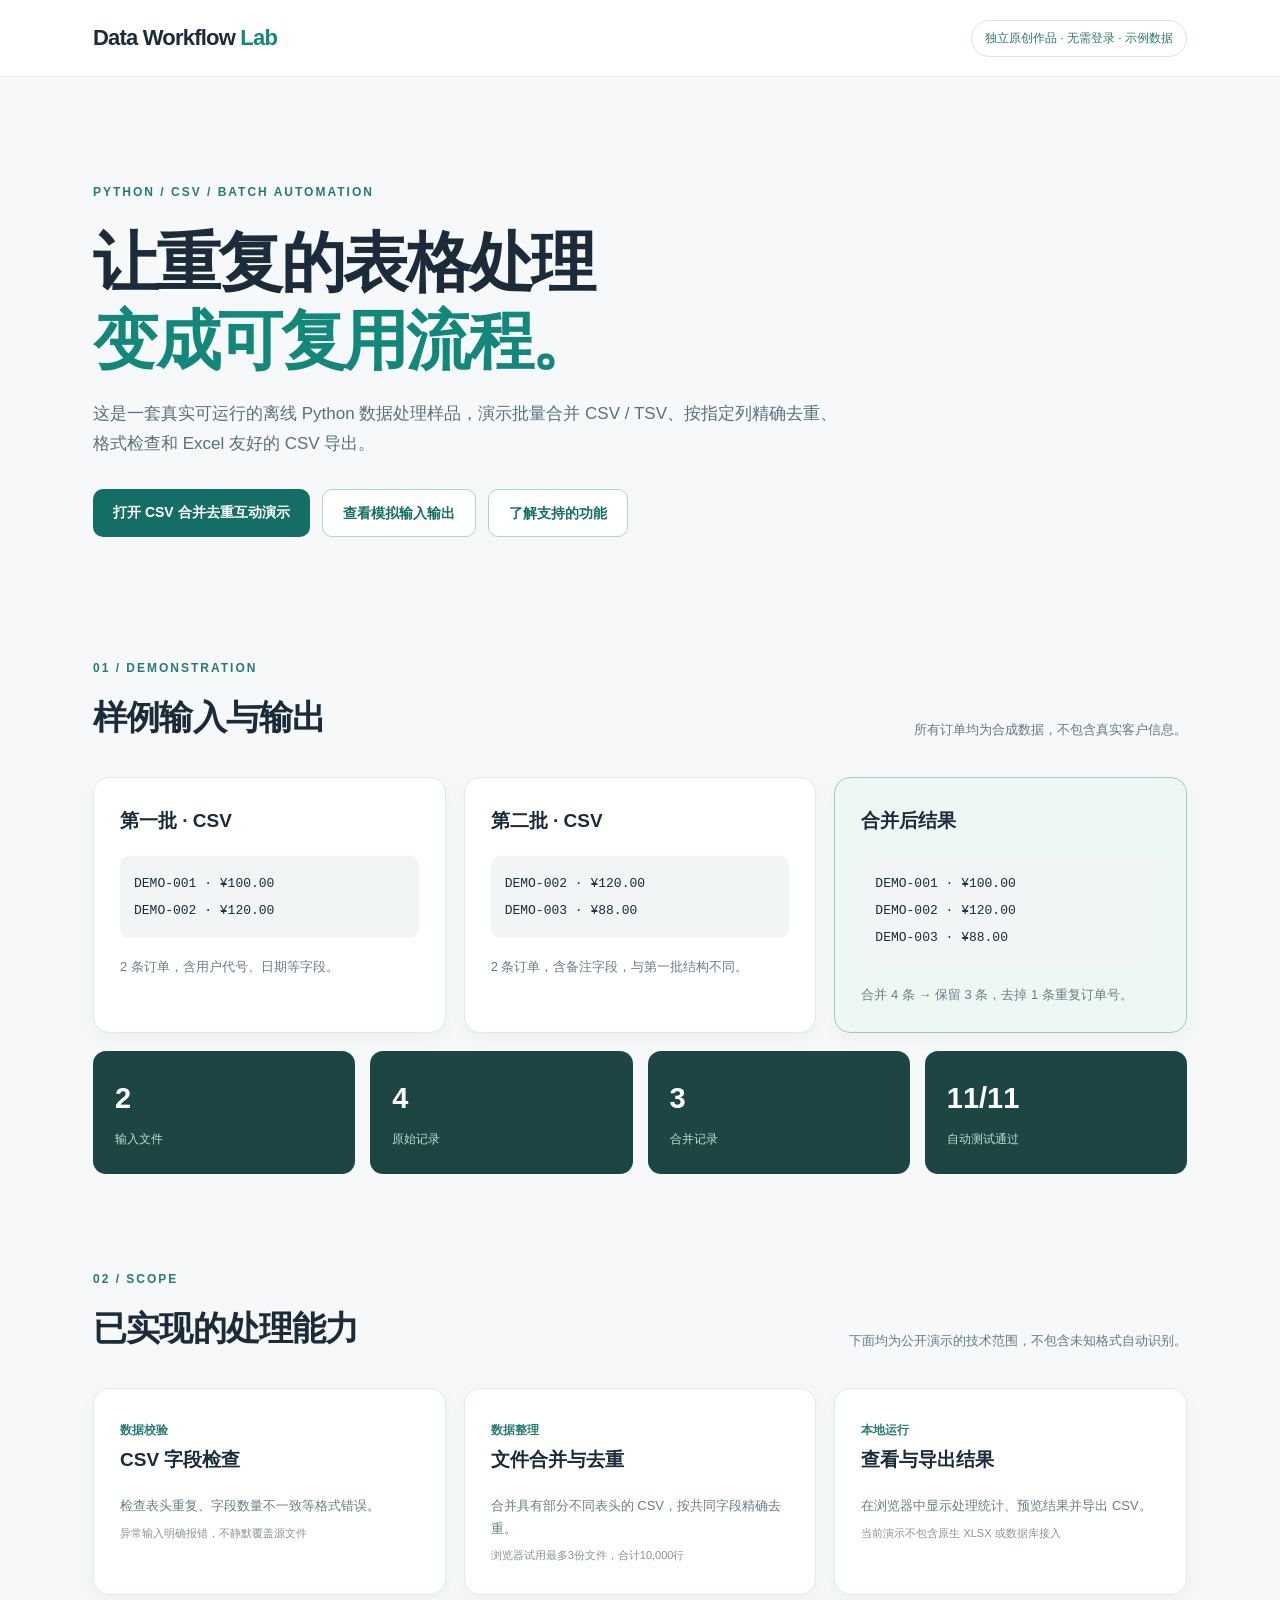
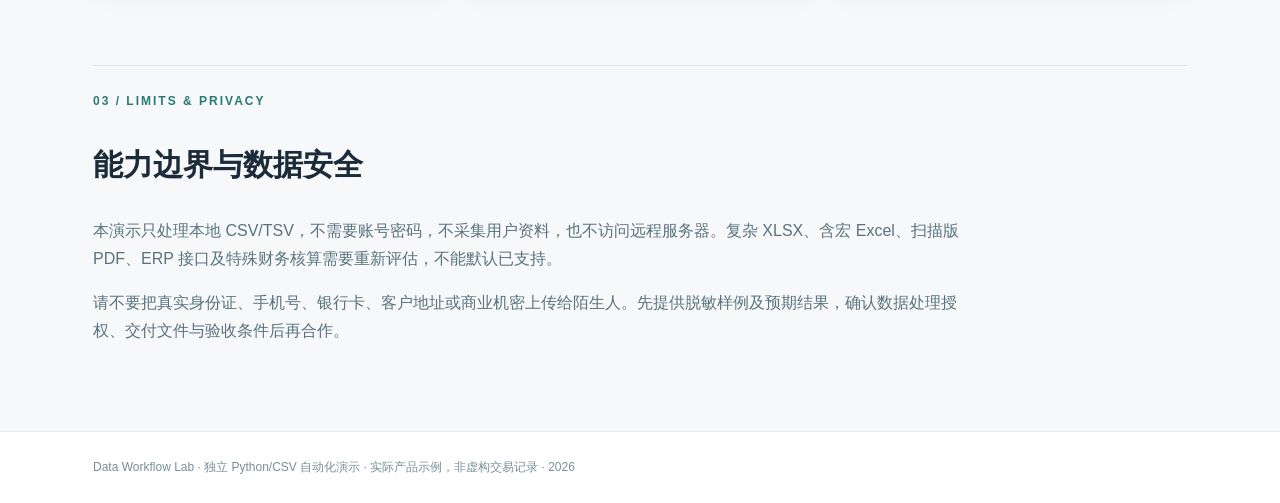
==== index.html @ 8ea00170 "Publish original CSV merge and dedupe demo" ====
<!doctype html>
<html lang="zh-CN"><head><meta charset="utf-8"><meta name="viewport" content="width=device-width, initial-scale=1">
<title>CSV 数据自动化｜离线合并、去重和清洗服务演示</title>
<meta name="description" content="原创 Python 数据处理小工具和可复用自动化服务案例。用两份合成 CSV 演示合并、按订单号去重和安全导出。">
<link rel="stylesheet" href="./style.css"></head><body>
<header><div class="wrap top"><div class="brand">Data Workflow <span>Lab</span></div><div class="badge">独立原创作品 · 无需登录 · 示例数据</div></div></header>
<main class="wrap">
<section class="hero"><span class="eyebrow">PYTHON / CSV / BATCH AUTOMATION</span>
<h1>让重复的表格处理<br><em>变成可复用流程。</em></h1>
<p>这是一套真实可运行的离线 Python 数据处理样品，演示批量合并 CSV / TSV、按指定列精确去重、格式检查和 Excel 友好的 CSV 导出。</p>
<div class="actions"><a class="button" href="./demo.html">打开 CSV 合并去重互动演示</a><a class="button ghost" href="#demonstration">查看模拟输入输出</a><a class="button ghost" href="#packages">了解支持的功能</a></div>
</section>
<section id="demonstration" class="section"><div class="section-head"><div><span class="eyebrow">01 / DEMONSTRATION</span><h2>样例输入与输出</h2></div><p>所有订单均为合成数据，不包含真实客户信息。</p></div>
<div class="three">
<article class="panel"><h3>第一批 · CSV</h3><div class="mono">DEMO-001 · ¥100.00<br>DEMO-002 · ¥120.00</div><p>2 条订单，含用户代号、日期等字段。</p></article>
<article class="panel"><h3>第二批 · CSV</h3><div class="mono">DEMO-002 · ¥120.00<br>DEMO-003 · ¥88.00</div><p>2 条订单，含备注字段，与第一批结构不同。</p></article>
<article class="panel result"><h3>合并后结果</h3><div class="mono">DEMO-001 · ¥100.00<br>DEMO-002 · ¥120.00<br>DEMO-003 · ¥88.00</div><p>合并 4 条 → 保留 3 条，去掉 1 条重复订单号。</p></article>
</div>
<div class="metrics"><div><strong>2</strong><span>输入文件</span></div><div><strong>4</strong><span>原始记录</span></div><div><strong>3</strong><span>合并记录</span></div><div><strong>11/11</strong><span>自动测试通过</span></div></div>
</section>
<section class="section" id="packages"><div class="section-head"><div><span class="eyebrow">02 / SCOPE</span><h2>已实现的处理能力</h2></div><p>下面均为公开演示的技术范围，不包含未知格式自动识别。</p></div>
<div class="three">
<article class="panel"><span class="tag">数据校验</span><h3>CSV 字段检查</h3><p>检查表头重复、字段数量不一致等格式错误。</p><small>异常输入明确报错，不静默覆盖源文件</small></article>
<article class="panel"><span class="tag">数据整理</span><h3>文件合并与去重</h3><p>合并具有部分不同表头的 CSV，按共同字段精确去重。</p><small>浏览器试用最多3份文件，合计10,000行</small></article>
<article class="panel"><span class="tag">本地运行</span><h3>查看与导出结果</h3><p>在浏览器中显示处理统计、预览结果并导出 CSV。</p><small>当前演示不包含原生 XLSX 或数据库接入</small></article>
</div>
</section>
<section class="section limitations"><span class="eyebrow">03 / LIMITS & PRIVACY</span><h2>能力边界与数据安全</h2>
<p>本演示只处理本地 CSV/TSV，不需要账号密码，不采集用户资料，也不访问远程服务器。复杂 XLSX、含宏 Excel、扫描版 PDF、ERP 接口及特殊财务核算需要重新评估，不能默认已支持。</p>
<p>请不要把真实身份证、手机号、银行卡、客户地址或商业机密上传给陌生人。先提供脱敏样例及预期结果，确认数据处理授权、交付文件与验收条件后再合作。</p>
</section>
</main><footer><div class="wrap">Data Workflow Lab · 独立 Python/CSV 自动化演示 · 实际产品示例，非虚构交易记录 · 2026</div></footer>
</body></html>
---- style.css ----
*{box-sizing:border-box}html{scroll-behavior:smooth}body{margin:0;background:#f6f8fa;color:#1b2b39;font-family:Inter,"Segoe UI","Microsoft YaHei",sans-serif;line-height:1.75}a{color:inherit}.wrap{max-width:1150px;margin:0 auto;padding:0 28px}header{background:white;border-bottom:1px solid #e5ebef}.top{min-height:76px;display:flex;align-items:center;justify-content:space-between;gap:24px}.brand{font-size:22px;font-weight:800;letter-spacing:-.8px}.brand span{color:#13877a}.badge{font-size:12px;border:1px solid #d7e7e4;color:#31776e;padding:7px 13px;border-radius:50px}.hero{padding:100px 0 96px;max-width:900px}.eyebrow{font-size:12px;color:#287b74;letter-spacing:2px;font-weight:800}.hero h1{font-size:clamp(36px,5.5vw,65px);letter-spacing:-2.4px;line-height:1.2;margin:19px 0}.hero em{color:#13877a;font-style:normal}.hero p{font-size:17px;color:#58707d;max-width:760px}.actions{display:flex;gap:12px;margin-top:30px;flex-wrap:wrap}.button{padding:11px 20px;text-decoration:none;background:#156e65;color:white;border-radius:10px;font-weight:700;font-size:14px}.ghost{background:#fff;color:#176e65;border:1px solid #b4d2cd}.section{padding:20px 0 70px}.section-head{display:flex;justify-content:space-between;align-items:end;gap:18px;margin-bottom:22px}.section-head h2{font-size:34px;margin:7px 0;letter-spacing:-.8px}.section-head p{max-width:410px;color:#637984;font-size:13px}.three{display:grid;grid-template-columns:repeat(3,minmax(0,1fr));gap:18px}.panel{background:#fff;border:1px solid #e1e9ed;border-radius:16px;padding:26px;box-shadow:0 6px 18px rgba(20,64,60,.04)}.panel h3{margin:0 0 19px;font-size:19px}.panel p{color:#697d86;font-size:13px;margin:18px 0 0}.mono{background:#f2f5f6;padding:14px;border-radius:9px;line-height:2.1;font:13px/2.1 Consolas,monospace;white-space:normal}.result{border-color:#9bccc3;background:#edf8f5}.metrics{display:grid;grid-template-columns:repeat(4,1fr);gap:15px;margin-top:18px}.metrics>div{background:#1d4543;border-radius:13px;padding:22px;color:white}.metrics strong{font-size:29px;display:block}.metrics span{font-size:12px;color:#bedfda}.tag{color:#277b70;font-weight:700;font-size:12px}.price{font-size:29px;color:#127568;font-weight:800;margin-top:24px}.panel small{color:#86939a;font-size:11px}.limitations{border-top:1px solid #dce5e8}.limitations h2{font-size:30px}.limitations p{color:#59737e;max-width:870px}footer{background:white;padding:25px 0;color:#789098;border-top:1px solid #e5ebef;font-size:12px}@media(max-width:850px){.three{grid-template-columns:1fr}.metrics{grid-template-columns:repeat(2,1fr)}.hero{padding:65px 0}.section-head{display:block}}@media(max-width:480px){.wrap{padding:0 18px}.badge{font-size:10px}.top{align-items:start;padding-top:18px;padding-bottom:18px}.hero h1{letter-spacing:-1px}.metrics>div{padding:15px}}@media(prefers-reduced-motion:reduce){html{scroll-behavior:auto}}
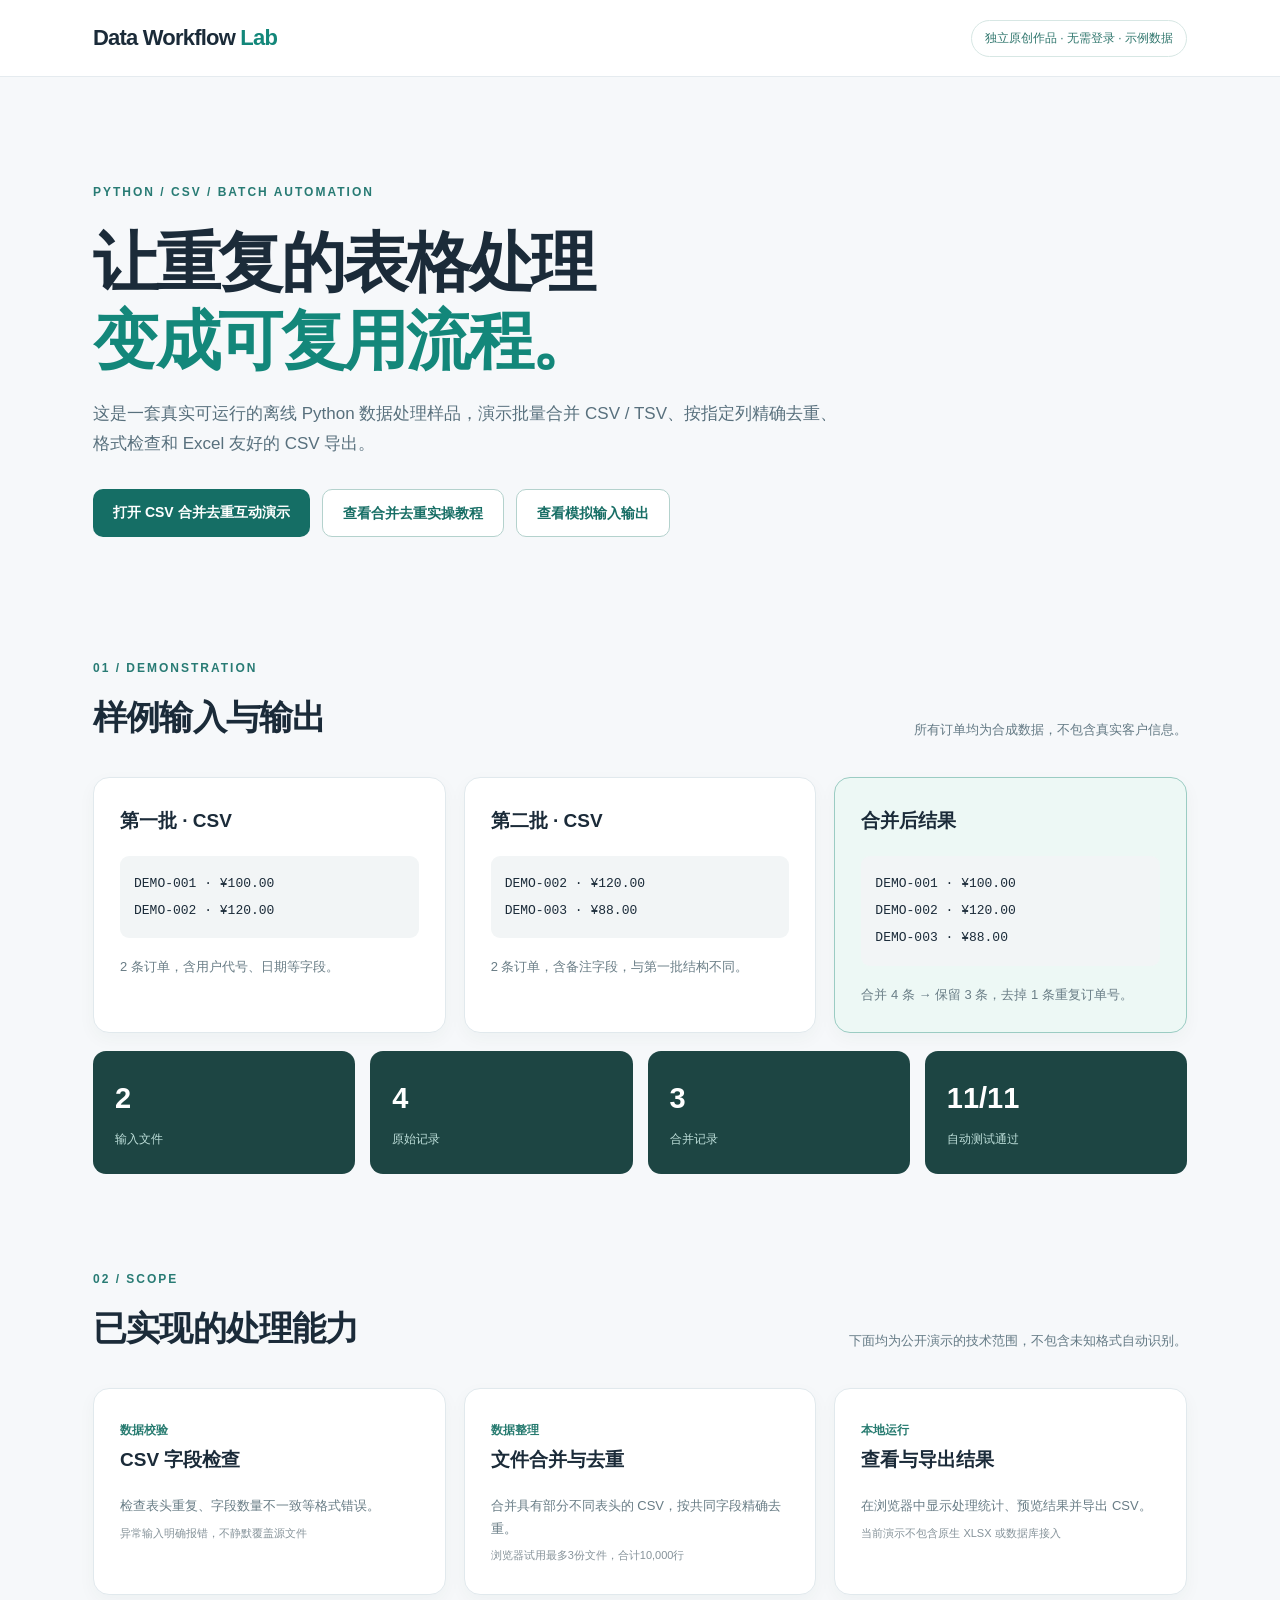
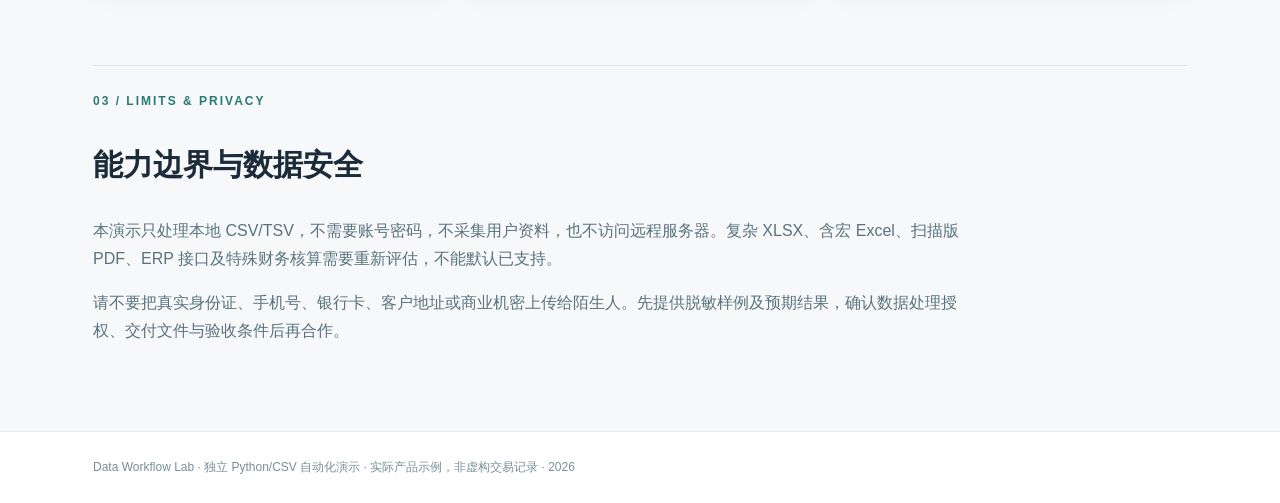
==== commit 7b2b83b8: "Add files via upload" ====
--- a/index.html
+++ b/index.html
@@ -8,7 +8,7 @@
 <section class="hero"><span class="eyebrow">PYTHON / CSV / BATCH AUTOMATION</span>
 <h1>让重复的表格处理<br><em>变成可复用流程。</em></h1>
 <p>这是一套真实可运行的离线 Python 数据处理样品，演示批量合并 CSV / TSV、按指定列精确去重、格式检查和 Excel 友好的 CSV 导出。</p>
-<div class="actions"><a class="button" href="./demo.html">打开 CSV 合并去重互动演示</a><a class="button ghost" href="#demonstration">查看模拟输入输出</a><a class="button ghost" href="#packages">了解支持的功能</a></div>
+<div class="actions"><a class="button" href="./demo.html">打开 CSV 合并去重互动演示</a><a class="button ghost" href="./guide-csv.html">查看合并去重实操教程</a><a class="button ghost" href="#demonstration">查看模拟输入输出</a></div>
 </section>
 <section id="demonstration" class="section"><div class="section-head"><div><span class="eyebrow">01 / DEMONSTRATION</span><h2>样例输入与输出</h2></div><p>所有订单均为合成数据，不包含真实客户信息。</p></div>
 <div class="three">
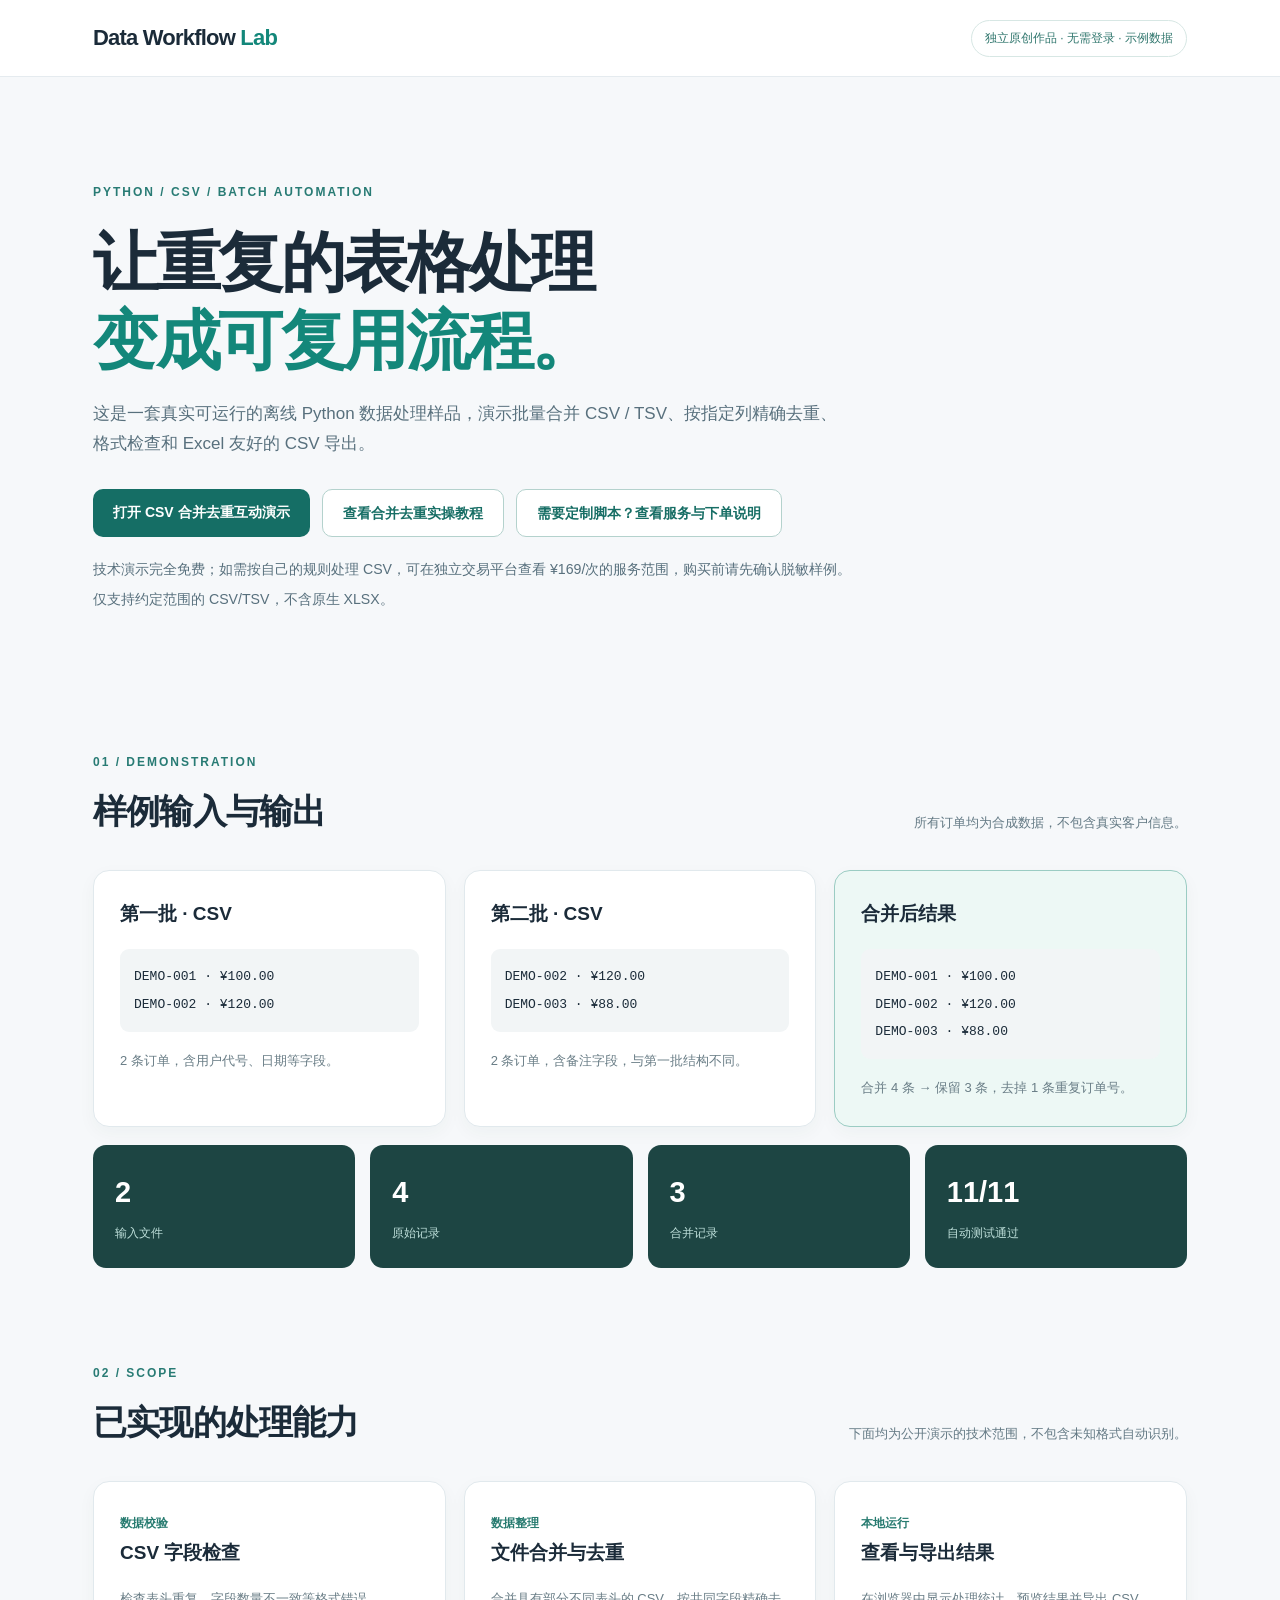
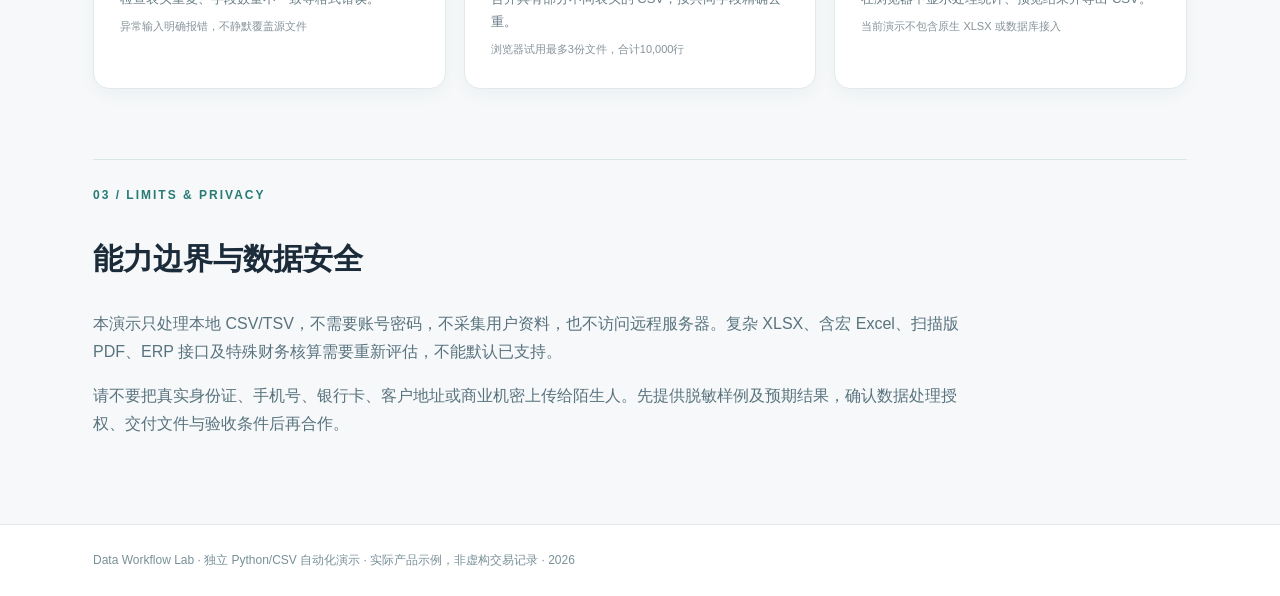
==== commit 351e60dc: "Add files via upload" ====
--- a/index.html
+++ b/index.html
@@ -8,7 +8,8 @@
 <section class="hero"><span class="eyebrow">PYTHON / CSV / BATCH AUTOMATION</span>
 <h1>让重复的表格处理<br><em>变成可复用流程。</em></h1>
 <p>这是一套真实可运行的离线 Python 数据处理样品，演示批量合并 CSV / TSV、按指定列精确去重、格式检查和 Excel 友好的 CSV 导出。</p>
-<div class="actions"><a class="button" href="./demo.html">打开 CSV 合并去重互动演示</a><a class="button ghost" href="./guide-csv.html">查看合并去重实操教程</a><a class="button ghost" href="#demonstration">查看模拟输入输出</a></div>
+<div class="actions"><a class="button" href="./demo.html">打开 CSV 合并去重互动演示</a><a class="button ghost" href="./guide-csv.html">查看合并去重实操教程</a><a class="button ghost" href="https://shop.epwk.com/7lngq4mewdmr/chushou/idea_203482.html" target="_blank" rel="noopener noreferrer">需要定制脚本？查看服务与下单说明</a></div>
+<p><small>技术演示完全免费；如需按自己的规则处理 CSV，可在独立交易平台查看 ¥169/次的服务范围，购买前请先确认脱敏样例。仅支持约定范围的 CSV/TSV，不含原生 XLSX。</small></p>
 </section>
 <section id="demonstration" class="section"><div class="section-head"><div><span class="eyebrow">01 / DEMONSTRATION</span><h2>样例输入与输出</h2></div><p>所有订单均为合成数据，不包含真实客户信息。</p></div>
 <div class="three">
